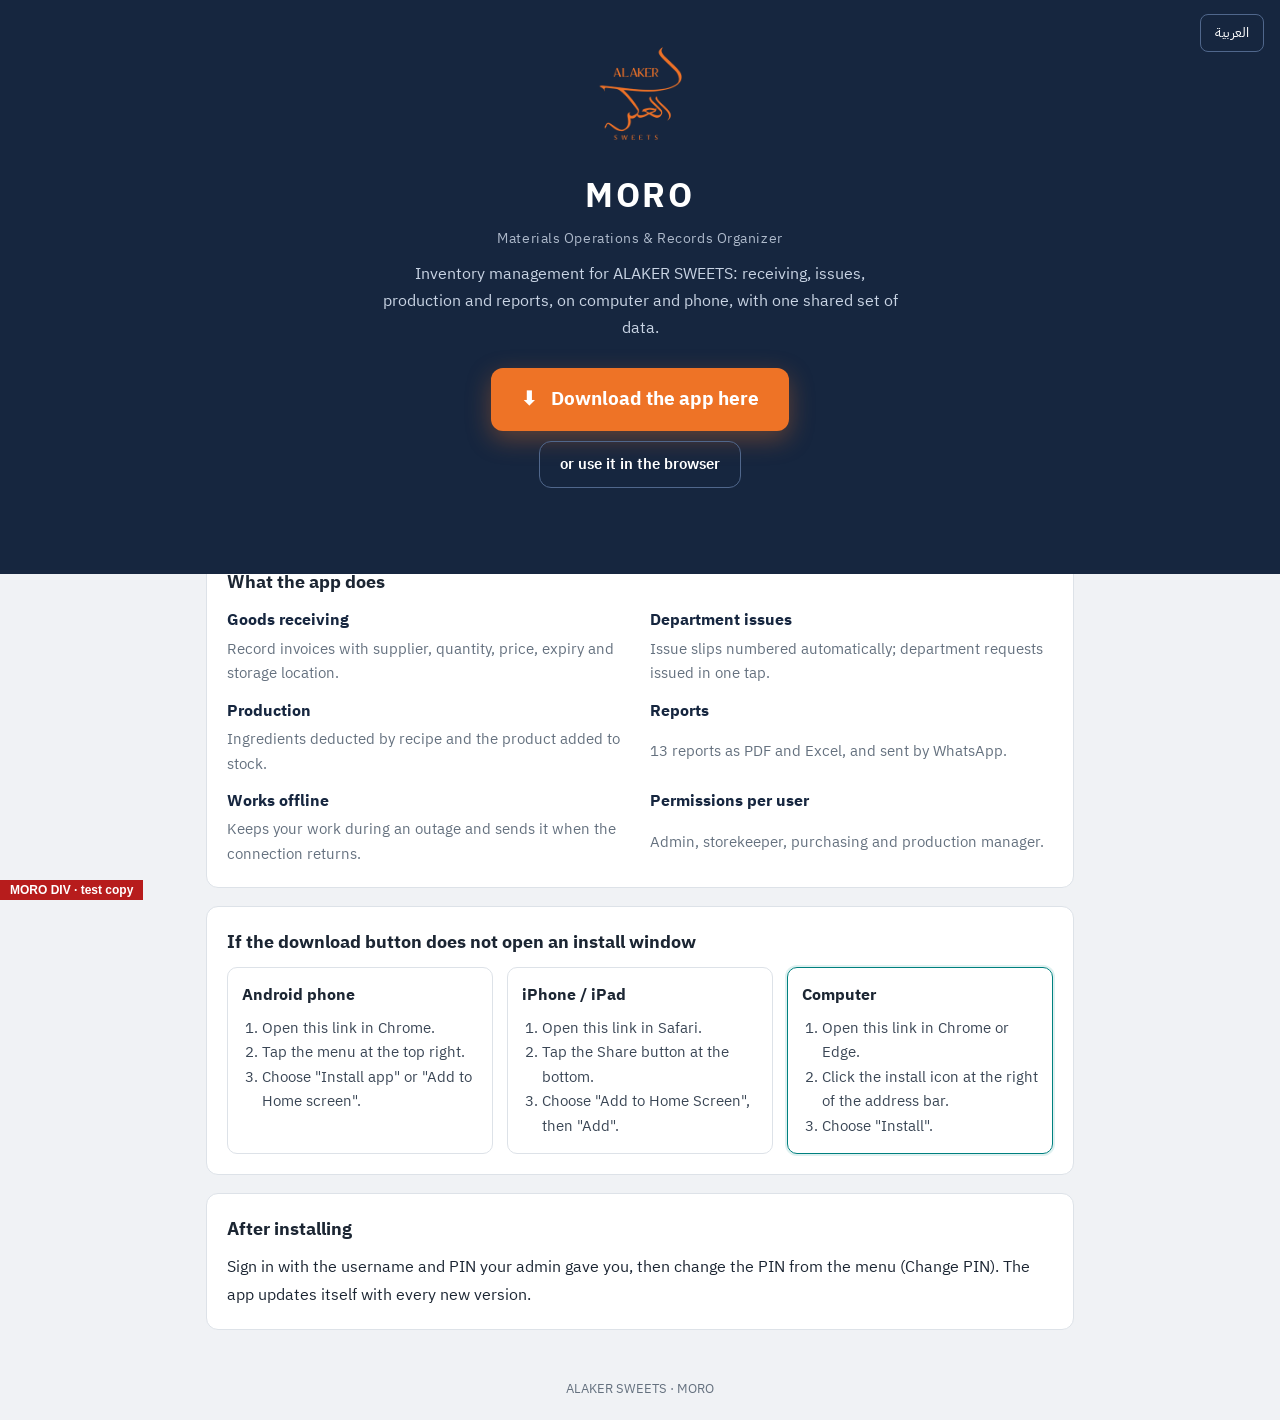
==== install.html @ f2d5b99c "MORO DIV test app (from moro-pwa feat/masar-link) Co-Authored-By: Claude Opus 5.5 (1M context) <nore" ====
<!doctype html>
<html lang="en" dir="ltr">
<head>
  <meta charset="utf-8">
  <meta name="viewport" content="width=device-width, initial-scale=1, viewport-fit=cover">
  <meta name="theme-color" content="#16263f">
  <title>[DIV] Install MORO – Materials Operations &amp; Records Organizer</title>
  <meta name="description" content="MORO – Materials Operations &amp; Records Organizer – ALAKER SWEETS. Install the app on your computer or phone.">
  <link rel="manifest" href="manifest.webmanifest">
  <link rel="icon" href="icons/icon-192.png">
  <link rel="apple-touch-icon" href="icons/apple-touch-icon.png">
  <link rel="preconnect" href="https://fonts.googleapis.com">
  <link rel="stylesheet" href="https://fonts.googleapis.com/css2?family=IBM+Plex+Sans+Arabic:wght@400;500;600;700&display=swap">
  <style>
    :root { --navy: #16263f; --navy-2: #22385a; --brand: #ee7326; --teal: #00807f; --ink: #1c2633; --muted: #65717f; --bg: #f0f2f5; --line: #dde2e8; }
    * { box-sizing: border-box; }
    [hidden] { display: none !important; }
    body { margin: 0; font: 16px/1.7 "IBM Plex Sans Arabic", "Segoe UI", Tahoma, sans-serif; color: var(--ink); background: var(--bg); }
    .hero { background: var(--navy); color: #fff; padding: calc(40px + env(safe-area-inset-top, 0px)) 20px 56px; text-align: center; }
    .hero img { width: 112px; height: 112px; }
    .hero h1 { margin: 6px 0 2px; font-size: 34px; letter-spacing: .08em; }
    .hero .tagline { margin: 0 auto 10px; text-align: center; font-size: 14px; letter-spacing: .04em; opacity: .85; }
    .hero p { margin: 0 auto; max-width: 520px; color: #c9d4e4; }
    .install { margin: 26px auto 0; display: grid; gap: 10px; justify-items: center; }
    .btn { display: inline-flex; align-items: center; gap: 10px; border: 0; border-radius: 12px; padding: 15px 30px; font: inherit; font-size: 19px;
      font-weight: 700; color: #fff; background: var(--brand); cursor: pointer; text-decoration: none; box-shadow: 0 8px 24px rgba(238,115,38,.35); }
    .btn:active { transform: translateY(1px); }
    .btn.secondary { background: transparent; box-shadow: none; border: 1px solid #50678c; font-size: 15px; padding: 10px 20px; font-weight: 600; }
    .note { color: #9fb0c8; font-size: 14px; min-height: 1.4em; }
    main { max-width: 900px; margin: -28px auto 0; padding: 0 16px 48px; display: grid; gap: 18px; }
    .card { background: #fff; border: 1px solid var(--line); border-radius: 12px; padding: 20px; }
    .card h2 { margin: 0 0 10px; font-size: 18px; }
    .features { display: grid; grid-template-columns: repeat(2, minmax(0, 1fr)); gap: 12px 20px; }
    .feature { display: grid; gap: 2px; }
    .feature b { color: var(--navy); }
    .feature span { color: var(--muted); font-size: 14.5px; }
    .steps { display: grid; grid-template-columns: repeat(3, minmax(0, 1fr)); gap: 14px; }
    .step { border: 1px solid var(--line); border-radius: 10px; padding: 14px; }
    .step.mine { border-color: var(--teal); box-shadow: 0 0 0 2px #dff1f0; }
    .step h3 { margin: 0 0 6px; font-size: 16px; }
    .step ol { margin: 0; padding-inline-start: 20px; color: #3a4655; font-size: 14.5px; }
    .hero { position: relative; }
    .lang { position: absolute; top: calc(14px + env(safe-area-inset-top, 0px)); inset-inline-end: 16px; background: transparent;
      border: 1px solid #50678c; color: #fff; border-radius: 8px; padding: 6px 14px; font: inherit; font-size: 14px; cursor: pointer; }
    footer { text-align: center; color: var(--muted); font-size: 13px; padding-bottom: calc(20px + env(safe-area-inset-bottom, 0px)); }
    @media (max-width: 700px) { .features, .steps { grid-template-columns: 1fr; } .hero h1 { font-size: 28px; } }
  </style>
</head>
<body>
  <header class="hero">
    <button class="lang" id="lang" type="button">العربية</button>
    <img src="icons/logo.png" alt="">
    <h1>MORO</h1>
    <p class="tagline" dir="ltr">Materials Operations &amp; Records Organizer</p>
    <p data-t="intro"></p>
    <div class="install">
      <button class="btn" id="install" type="button">⬇&nbsp; <span data-t="install"></span></button>
      <a class="btn" id="open" href="./" hidden data-t="open"></a>
      <a class="btn secondary" id="web" href="./" data-t="web"></a>
      <div class="note" id="note"></div>
    </div>
  </header>

  <main>
    <section class="card">
      <h2 data-t="what"></h2>
      <div class="features">
        <div class="feature"><b data-t="f1"></b><span data-t="f1d"></span></div>
        <div class="feature"><b data-t="f2"></b><span data-t="f2d"></span></div>
        <div class="feature"><b data-t="f3"></b><span data-t="f3d"></span></div>
        <div class="feature"><b data-t="f4"></b><span data-t="f4d"></span></div>
        <div class="feature"><b data-t="f5"></b><span data-t="f5d"></span></div>
        <div class="feature"><b data-t="f6"></b><span data-t="f6d"></span></div>
      </div>
    </section>

    <section class="card">
      <h2 data-t="manual"></h2>
      <div class="steps">
        <div class="step" id="s-android"><h3 data-t="android"></h3><ol><li data-t="a1"></li><li data-t="a2"></li><li data-t="a3"></li></ol></div>
        <div class="step" id="s-ios"><h3>iPhone / iPad</h3><ol><li data-t="i1"></li><li data-t="i2"></li><li data-t="i3"></li></ol></div>
        <div class="step" id="s-pc"><h3 data-t="pc"></h3><ol><li data-t="p1"></li><li data-t="p2"></li><li data-t="p3"></li></ol></div>
      </div>
    </section>

    <section class="card">
      <h2 data-t="after"></h2>
      <p style="margin:0" data-t="afterd"></p>
    </section>
  </main>

  <footer>ALAKER SWEETS · MORO</footer>

  <script>
    var T = {
      en: {
        intro: 'Inventory management for ALAKER SWEETS: receiving, issues, production and reports, on computer and phone, with one shared set of data.',
        install: 'Download the app here', open: 'Open the app', web: 'or use it in the browser',
        what: 'What the app does',
        f1: 'Goods receiving', f1d: 'Record invoices with supplier, quantity, price, expiry and storage location.',
        f2: 'Department issues', f2d: 'Issue slips numbered automatically; department requests issued in one tap.',
        f3: 'Production', f3d: 'Ingredients deducted by recipe and the product added to stock.',
        f4: 'Reports', f4d: '13 reports as PDF and Excel, and sent by WhatsApp.',
        f5: 'Works offline', f5d: 'Keeps your work during an outage and sends it when the connection returns.',
        f6: 'Permissions per user', f6d: 'Admin, storekeeper, purchasing and production manager.',
        manual: 'If the download button does not open an install window', android: 'Android phone',
        a1: 'Open this link in Chrome.', a2: 'Tap the menu at the top right.', a3: 'Choose "Install app" or "Add to Home screen".',
        i1: 'Open this link in Safari.', i2: 'Tap the Share button at the bottom.', i3: 'Choose "Add to Home Screen", then "Add".',
        pc: 'Computer', p1: 'Open this link in Chrome or Edge.', p2: 'Click the install icon at the right of the address bar.', p3: 'Choose "Install".',
        after: 'After installing',
        afterd: 'Sign in with the username and PIN your admin gave you, then change the PIN from the menu (Change PIN). The app updates itself with every new version.',
        installed: 'The app is installed on this device.', done: 'Installed. You will find MORO among your apps.',
        ios_note: 'On iPhone the app is installed from the Share button: follow the highlighted steps below.',
        steps_note: 'Follow the highlighted steps below to install the app on your device.', other: 'العربية'
      },
      ar: {
        intro: 'نظام إدارة المخزون لحلويات العكر: الاستلام والصرف والإنتاج والتقارير، على الحاسوب والهاتف، ببيانات واحدة مشتركة.',
        install: 'حمّل التطبيق من هنا', open: 'افتح التطبيق', web: 'أو استعمله من المتصفح مباشرة',
        what: 'ماذا يقدّم التطبيق',
        f1: 'استلام البضاعة', f1d: 'تسجيل الفواتير بالمورد والكمية والسعر والصلاحية ومكان التخزين.',
        f2: 'صرف للأقسام', f2d: 'إذن صرف برقم تلقائي، وطلبات الأقسام تُنفَّذ بضغطة.',
        f3: 'الإنتاج', f3d: 'خصم المكونات حسب الوصفة وإضافة المنتج إلى المخزون.',
        f4: 'التقارير', f4d: '13 تقريرًا بصيغة PDF وExcel، وإرسالها عبر واتساب.',
        f5: 'يعمل دون إنترنت', f5d: 'تحفظ عملك وقت الانقطاع، ويُرسل وحده عند عودة الاتصال.',
        f6: 'لكل مستخدم صلاحياته', f6d: 'المدير، وأمين المخزن، ومسؤول المشتريات، ومسؤول الإنتاج.',
        manual: 'إن لم يفتح زر التحميل نافذة التثبيت', android: 'هاتف Android',
        a1: 'افتح هذا الرابط في Chrome.', a2: 'اضغط القائمة أعلى الشاشة.', a3: 'اختر "تثبيت التطبيق" أو "إضافة إلى الشاشة الرئيسية".',
        i1: 'افتح هذا الرابط في Safari.', i2: 'اضغط زر المشاركة أسفل الشاشة.', i3: 'اختر "إضافة إلى الشاشة الرئيسية" ثم "إضافة".',
        pc: 'الحاسوب', p1: 'افتح هذا الرابط في Chrome أو Edge.', p2: 'اضغط أيقونة التثبيت في يمين شريط العنوان.', p3: 'اختر "تثبيت".',
        after: 'بعد التثبيت',
        afterd: 'ادخل باسم المستخدم والرمز اللذين أعطاك إياهما المدير، ثم غيّر الرمز من القائمة "تغيير الرمز". التطبيق يتحدّث وحده عند كل إصدار جديد.',
        installed: 'التطبيق مثبّت على هذا الجهاز.', done: 'تم التثبيت. ستجد MORO بين تطبيقاتك.',
        ios_note: 'في iPhone يتم التثبيت من زر المشاركة: اتبع الخطوات المظللة أدناه.',
        steps_note: 'اتبع الخطوات المظللة أدناه لتثبيت التطبيق على جهازك.', other: 'English'
      }
    };
    var installBtn = document.getElementById('install');
    var openBtn = document.getElementById('open');
    var note = document.getElementById('note');
    // English by default; ?lang=ar or the button switches to Arabic
    var lang = /[?&]lang=ar/.test(location.search) ? 'ar' : 'en';
    var noteKey = '';
    function apply() {
      document.documentElement.lang = lang;
      document.documentElement.dir = lang === 'ar' ? 'rtl' : 'ltr';
      document.title = (lang === 'ar' ? 'تثبيت ' : 'Install ') + 'MORO – Materials Operations & Records Organizer';
      document.querySelectorAll('[data-t]').forEach(function (el) { el.textContent = T[lang][el.getAttribute('data-t')]; });
      document.getElementById('lang').textContent = T[lang].other;
      note.textContent = noteKey ? T[lang][noteKey] : '';
    }
    function say(key) { noteKey = key; note.textContent = T[lang][key]; }
    document.getElementById('lang').addEventListener('click', function () { lang = lang === 'ar' ? 'en' : 'ar'; apply(); });

    var deferred = null;
    var ua = navigator.userAgent;
    var isIOS = /iPhone|iPad|iPod/i.test(ua) || (navigator.platform === 'MacIntel' && navigator.maxTouchPoints > 1);
    var isAndroid = /Android/i.test(ua);
    var standalone = window.matchMedia('(display-mode: standalone)').matches || navigator.standalone === true;
    var steps = document.getElementById(isIOS ? 's-ios' : isAndroid ? 's-android' : 's-pc');
    steps.classList.add('mine');
    apply();

    if ('serviceWorker' in navigator) navigator.serviceWorker.register('sw.js', { updateViaCache: 'none' }).catch(function () {});

    // the button is always there: it opens the browser's install window when the browser offers one,
    // otherwise it points to the steps for this device (Safari on iPhone, or browsers without the window)
    if (standalone) {
      installBtn.hidden = true;
      openBtn.hidden = false;
      document.getElementById('web').hidden = true;
      say('installed');
    }
    window.addEventListener('beforeinstallprompt', function (e) { e.preventDefault(); deferred = e; });
    installBtn.addEventListener('click', function () {
      if (deferred) {
        deferred.prompt();
        deferred.userChoice.then(function (r) {
          if (r.outcome === 'accepted') { installBtn.hidden = true; openBtn.hidden = false; say('done'); }
          deferred = null;
        });
        return;
      }
      steps.scrollIntoView({ behavior: 'smooth', block: 'center' });
      say(isIOS ? 'ios_note' : 'steps_note');
    });
    window.addEventListener('appinstalled', function () { installBtn.hidden = true; openBtn.hidden = false; say('done'); });
  </script>
<div style="position:fixed;bottom:0;left:0;z-index:99999;background:#b71c1c;color:#fff;padding:3px 10px;font:600 12px sans-serif;pointer-events:none">MORO DIV · test copy</div></body>
</html>
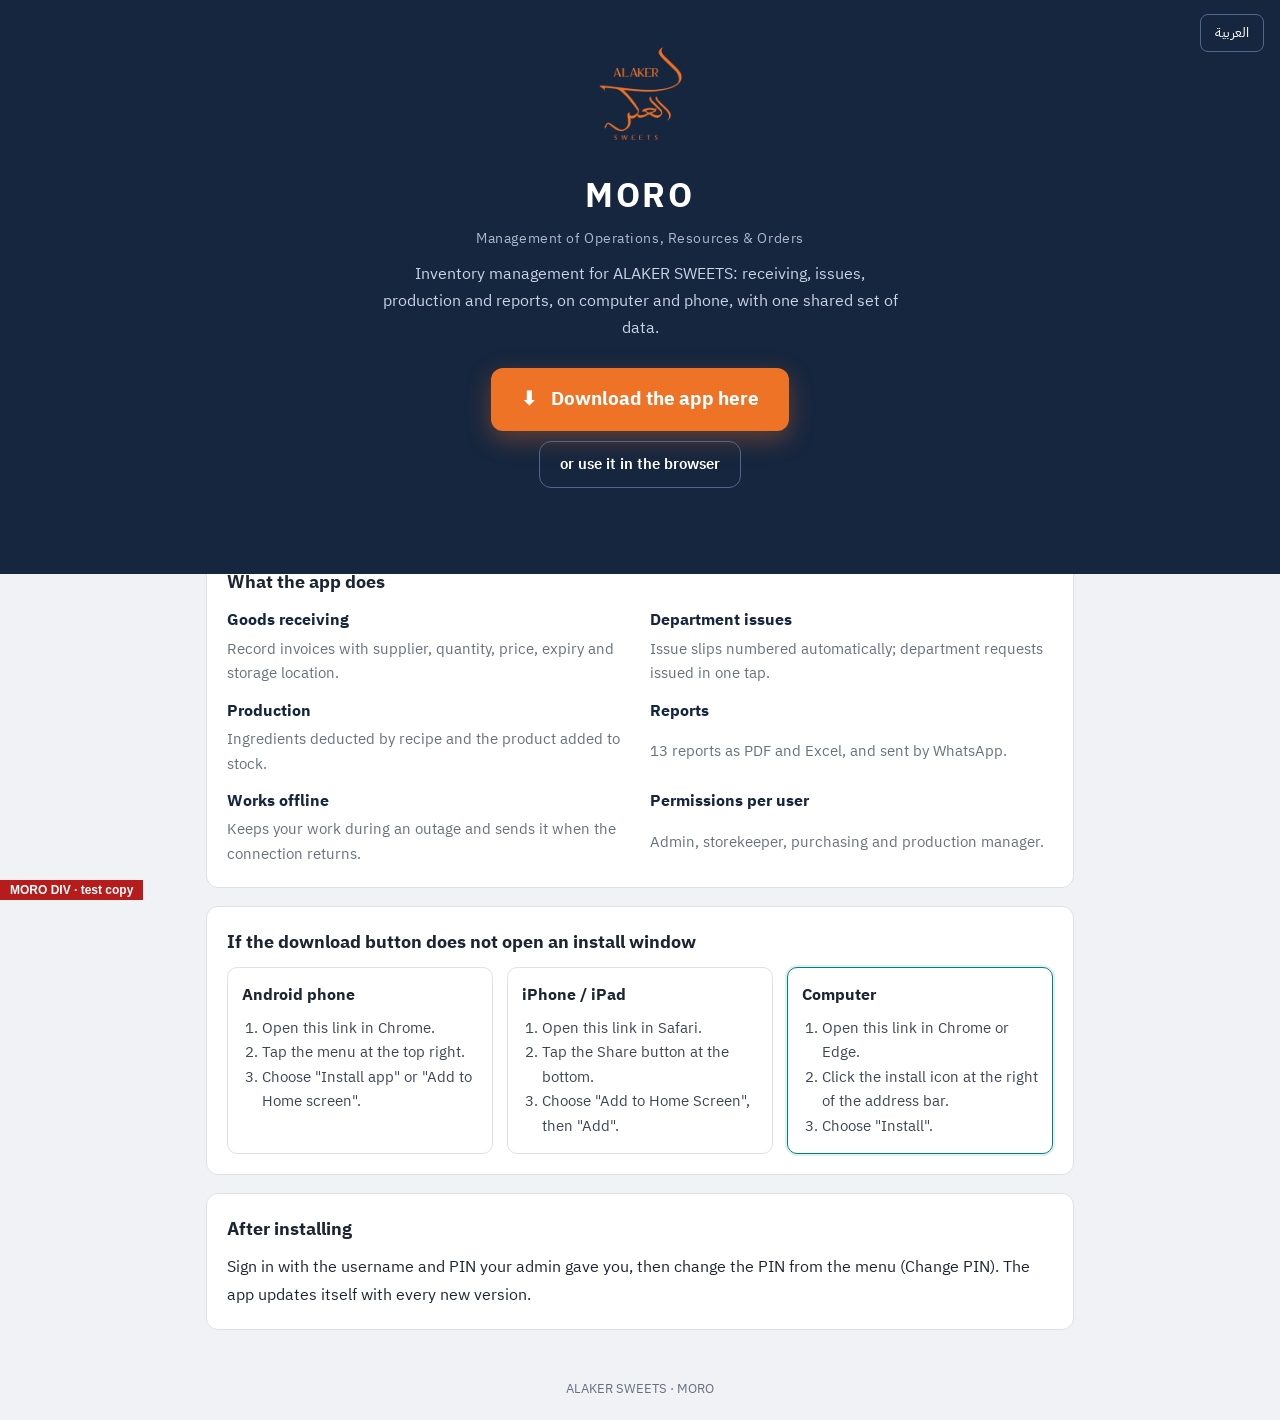
==== commit d7fce574: "DIV 0.9.290" ====
--- a/install.html
+++ b/install.html
@@ -4,8 +4,8 @@
   <meta charset="utf-8">
   <meta name="viewport" content="width=device-width, initial-scale=1, viewport-fit=cover">
   <meta name="theme-color" content="#16263f">
-  <title>[DIV] Install MORO – Materials Operations &amp; Records Organizer</title>
-  <meta name="description" content="MORO – Materials Operations &amp; Records Organizer – ALAKER SWEETS. Install the app on your computer or phone.">
+  <title>[DIV] Install MORO – Management of Operations, Resources &amp; Orders</title>
+  <meta name="description" content="MORO – Management of Operations, Resources &amp; Orders – ALAKER SWEETS. Install the app on your computer or phone.">
   <link rel="manifest" href="manifest.webmanifest">
   <link rel="icon" href="icons/icon-192.png">
   <link rel="apple-touch-icon" href="icons/apple-touch-icon.png">
@@ -51,7 +51,7 @@
     <button class="lang" id="lang" type="button">العربية</button>
     <img src="icons/logo.png" alt="">
     <h1>MORO</h1>
-    <p class="tagline" dir="ltr">Materials Operations &amp; Records Organizer</p>
+    <p class="tagline" dir="ltr">Management of Operations, Resources &amp; Orders</p>
     <p data-t="intro"></p>
     <div class="install">
       <button class="btn" id="install" type="button">⬇&nbsp; <span data-t="install"></span></button>
@@ -143,7 +143,7 @@
     function apply() {
       document.documentElement.lang = lang;
       document.documentElement.dir = lang === 'ar' ? 'rtl' : 'ltr';
-      document.title = (lang === 'ar' ? 'تثبيت ' : 'Install ') + 'MORO – Materials Operations & Records Organizer';
+      document.title = (lang === 'ar' ? 'تثبيت ' : 'Install ') + 'MORO – Management of Operations, Resources & Orders';
       document.querySelectorAll('[data-t]').forEach(function (el) { el.textContent = T[lang][el.getAttribute('data-t')]; });
       document.getElementById('lang').textContent = T[lang].other;
       note.textContent = noteKey ? T[lang][noteKey] : '';
